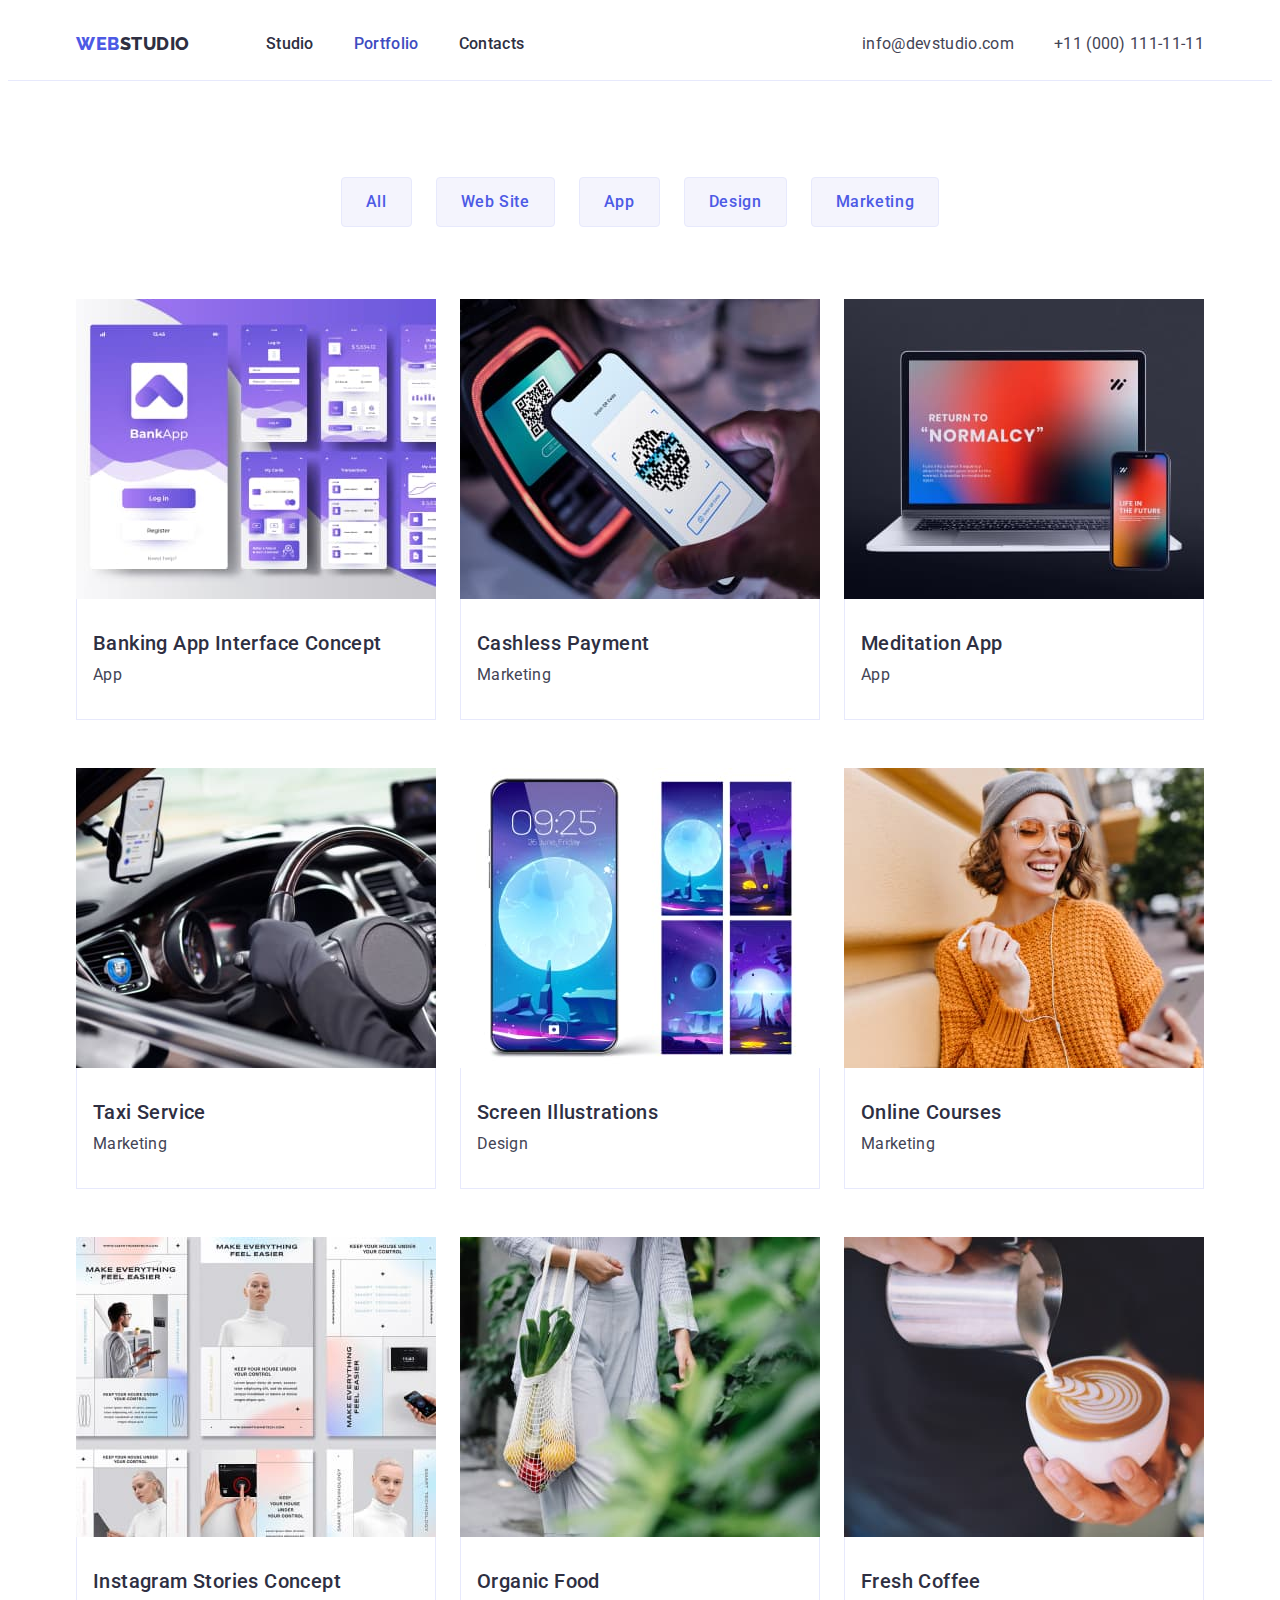
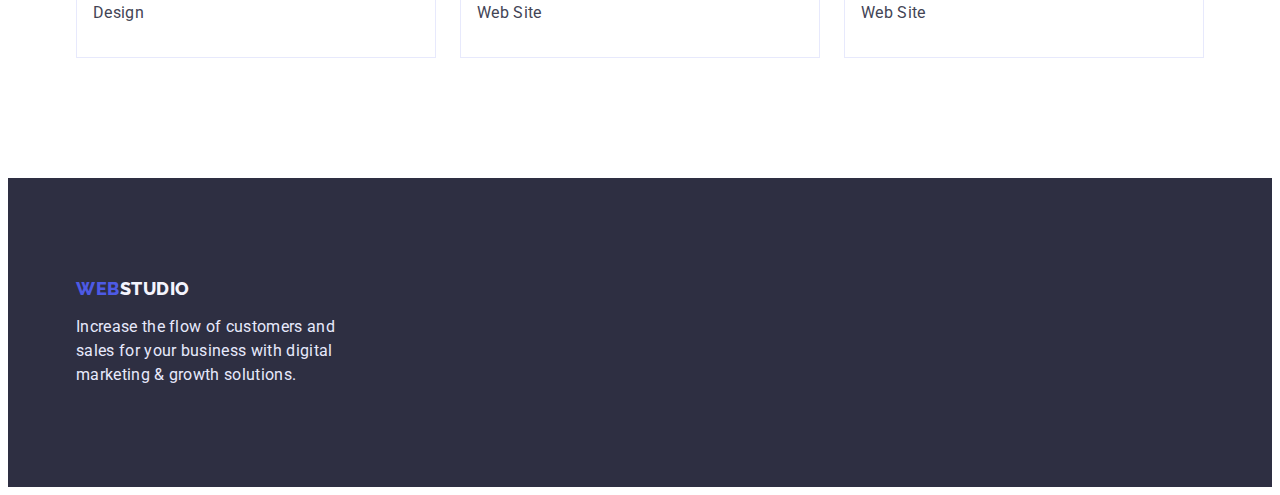
==== portfolio.html @ dfa84225 "Initial commit" ====
<!DOCTYPE html>
<html lang="en">
  <head>
    <meta charset="UTF-8" />
    <meta http-equiv="X-UA-Compatible" content="IE=edge" />
    <meta name="viewport" content="width=device-width, initial-scale=1.0" />
    <title>Portfolio</title>
    <link rel="preconnect" href="https://fonts.googleapis.com" />
    <link rel="preconnect" href="https://fonts.gstatic.com" crossorigin />
    <link
      href="https://fonts.googleapis.com/css2?family=Raleway:wght@800&family=Roboto:wght@400;500;700;900&display=swap"
      rel="stylesheet"
    />
    <link
      rel="stylesheet"
      href="https://cdnjs.cloudflare.com/ajax/libs/modern-normalize/1.1.0/modern-normalize.min.css"
      integrity="sha512-wpPYUAdjBVSE4KJnH1VR1HeZfpl1ub8YT/NKx4PuQ5NmX2tKuGu6U/JRp5y+Y8XG2tV+wKQpNHVUX03MfMFn9Q=="
      crossorigin="anonymous"
      referrerpolicy="no-referrer"
    />
    <link rel="stylesheet" href="./css/style.css" />
  </head>
  <body>
    <header class="header">
      <div class="container head-nav">
        <nav class="navigation">
          <a href="./index.html" class="navigation-logo link"
            >Web<span class="head-logo">Studio</span></a
          >
          <ul class="navigation-list list">
            <li class="navigation-item">
              <a href="./index.html" class="navigation-link link">Studio</a>
            </li>
            <li class="navigation-item">
              <a href="./portfolio.html" class="navigation-link link accent"
                >Portfolio</a
              >
            </li>
            <li class="navigation-item">
              <a href="" class="navigation-link link">Contacts</a>
            </li>
          </ul>
        </nav>
        <address class="address">
          <ul class="address-list list">
            <li class="address-item">
              <a href="mailto:info@devstudio.com" class="address-link link"
                >info@devstudio.com</a
              >
            </li>
            <li class="address-item">
              <a href="tel:+110001111111" class="address-link link"
                >+11 (000) 111-11-11</a
              >
            </li>
          </ul>
        </address>
      </div>
    </header>
    <main>
        <section class="examples">
        <div class="container">
        <h1  class="examples-title visually-hidden">examples of work</h1>
        <ul class="examples-list list">
          <li class="examples-item">
            <button type="button" class="style-btn example-btn">All</button>
          </li>
          <li class="examples-item">
            <button type="button" class="style-btn example-btn">Web Site</button>
          </li>
          <li class="examples-item">
            <button type="button" class="style-btn example-btn">App</button>
          </li>
          <li class="examples-item">
            <button type="button" class="style-btn example-btn">Design</button>
          </li>
          <li class="examples-item">
            <button type="button" class="style-btn example-btn">
              Marketing
            </button>
          </li>
        </ul>

        <ul class="examples-work-list list">
          <li class="examples-work-item">
            <a href="" class="examples-work-link link">
              <img src="./images/bank.jpg" alt="bank application" width="360" />
              <div class="in-card">
                <h2 class="examples-subtitle">
                Banking App Interface Concept
              </h2>
              <p class="examples-descr">App</p>
            </div>
            </a>
          </li>
          <li class="examples-work-item">
            <a href="" class="examples-work-link link">
              <img
                src="./images/scan.jpg"
                alt="the phone scans the QR code"
                width="360"
              />
              <div class="in-card">
                <h2 class="examples-subtitle">Cashless Payment</h2>
              <p class="examples-descr">Marketing</p>
              </div>
            </a>
          </li>
          <li class="examples-work-item">
            <a href="" class="examples-work-link link">
              <img
                src="./images/leptop-phone.jpg"
                alt="laptop and phone"
                width="360"
              />
              <div class="in-card">
                <h2 class="examples-subtitle">Meditation App</h2>
              <p class="examples-descr">App</p>
              </div>
            </a>
          </li>
          <li class="examples-work-item">
            <a href="" class="examples-work-link link">
              <img
                src="./images/car.jpg"
                alt="dashboard of the car"
                width="360"
              />
              <div class="in-card">
                <h2 class="examples-subtitle">Taxi Service</h2>
              <p class="examples-descr">Marketing</p>
              </div>
            </a>
          </li>
          <li class="examples-work-item">
            <a href="" class="examples-work-link link">
              <img
                src="./images/phonebackground.jpg"
                alt="phone background image"
                width="360"
              />
              <div class="in-card">
                <h2 class="examples-subtitle">Screen Illustrations</h2>
              <p class="examples-descr">Design</p>
              </div>
            </a>
          </li>
          <li class="examples-work-item">
            <a href="" class="examples-work-link link">
              <img
                src="./images/girl-headphone.jpg"
                alt="girl in headphones"
                width="360"
              />
              <div class="in-card">
                <h2 class="examples-subtitle">Online Courses</h2>
              <p class="examples-descr">Marketing</p>
              </div>
            </a>
          </li>
          <li class="examples-work-item">
            <a href="" class="examples-work-link link">
              <img
                src="./images/application.jpg"
                alt="application examples"
                width="360"
              />
              <div class="in-card">
                <h2 class="examples-subtitle">Instagram Stories Concept</h2>
              <p class="examples-descr">Design</p>
              </div>
            </a>
          </li>
          <li class="examples-work-item">
            <a href="" class="examples-work-link link">
              <img
                src="./images/organic.jpg"
                alt="A girl with vegetables"
                width="360"
              />
              <div class="in-card">
                <h2 class="examples-subtitle">Organic Food</h2>
              <p class="examples-descr">Web Site</p>
              </div>
            </a>
          </li>
          <li class="examples-work-item">
            <a href="" class="examples-work-link link">
              <img
                src="./images/coffee.jpg"
                alt="a man makes coffee"
                width="360"
              />
              <div class="in-card">
                <h2 class="examples-subtitle">Fresh Coffee</h2>
              <p class="examples-descr">Web Site</p>
              </div>
            </a>
          </li>
        </ul>
        </div>
      </section>
    </main>

    <footer class="footer">
      <div class="container">
        <a href="./index.html" class="navigation-logo link"
          >Web<span class="foot-logo">Studio</span></a
        >
        <p class="footer-descr">
          Increase the flow of customers and sales for your business with
          digital marketing & growth solutions.
        </p>
      </div>
    </footer>
  </body>
</html>
---- css/style.css ----
:root{
    --color-iris: #4D5AE5;
    --color-ocean: #404BBF;
    --color-navy-blue: #2E2F42;
    --color-green: #31D0AA;
    --color-slate: #434455;
    --color-light-slate: #8E8F99;
    --color-cornflower: #E7E9FC;
    --color-cloud: #F4F4FD;
    --color-white: #FFFFFF;
}
html {
    box-sizing: border-box;
}

*,
::before,
::after {
    box-sizing: inherit;
    /* outline: 1px solid teal */
}
body {
    font-family: 'Roboto', sans-serif;
    color: #434455;
}
.list{
    list-style: none;
}
.link{
    text-decoration: none;
}
h1,h2,h3,h4,h5,h6,ul,ol,p {
    margin: 0;
    padding: 0;
}
.container {
    margin: 0 auto;
    padding: 0 15px;
    width: 1158px;
}
.section{
    padding-top: 120px;
    padding-bottom: 120px;
}

img,a {
    display: block;
}
.visually-hidden {
  position: absolute;
  width: 1px;
  height: 1px;
  margin: -1px;
  border: 0;
  padding: 0;
  
  white-space: nowrap;
  clip-path: inset(100%);
  clip: rect(0 0 0 0);
  overflow: hidden;
}
/* header */
.header{
    border-bottom: 1px solid var(--color-cornflower);
    padding: 24px 0;
}
.head-nav{
    display: flex;
}
.navigation{
    display: flex;
    align-items: center;
}
.navigation-logo{
    font-family: 'Raleway', sans-serif;
    font-weight: 800;
    font-size: 18px;
    line-height: 1.17;
    color:var(--color-iris);
    letter-spacing: 0.03em;
    text-transform: uppercase;
}
.navigation .navigation-logo{
    margin-right: 76px;
}
.head-logo{
    color: var(--color-navy-blue);
    display: contents;
}
.navigation-list{
    display: flex;
}
.navigation-item:not(:last-child){
    margin-right: 40px;
} 
.navigation-link{
    color: var(--color-navy-blue);
    font-weight: 500;
    font-size: 16px;
    line-height: 1.5;
    letter-spacing: 0.02em;
}
.address{
    margin-left: auto;
}
.address-item:not(:last-child){
    margin-right: 40px;
}
.address-link{
    color: var(--color-slate);
    font-weight: 400;
    font-size: 16px;
    line-height: 1.5;
    font-style: normal;
    letter-spacing: 0.02em;
}
.address-list{
    display: flex; 
    justify-content: space-between;
}
.navigation-link:hover,
.navigation-link:focus,
.address-link:hover,
.address-link:focus{
    color: var(--color-ocean);
}
.accent{
    color: var(--color-ocean);
}
/* hero */
.hero{
    background-color: var(--color-navy-blue);
    padding: 188px 0;
    text-align: center;
}
.hero-title{
    font-weight: 700;
    font-size: 56px;
    line-height: 1.07;
    color: var(--color-white);
    letter-spacing: 0.02em;

    margin-bottom: 48px;
}
.style-btn{
    cursor: pointer;
    border: 0 none;
    border-radius: 4px;
    font-weight: 500;
    font-size: 16px;
    line-height: 1.5;
    font-family: 'Roboto', sans-serif;
    letter-spacing: 0.04em;
}
.hero-btn{
    padding: 16px 32px;
    color: var(--color-white);
    background-color: var(--color-iris);
    box-shadow: 0px 4px 4px rgba(0, 0, 0, 0.15);
}
.hero-btn:hover,
.hero-btn:focus{
    background-color: var(--color-ocean);
}
/* section 2 */
.quality{
        padding-bottom: 0;
}
.quality-list{
    display: flex;
    align-items: flex-start;
    gap: 24px;
}
.quality-item{
    flex-basis: calc((100% - 72px) / 4);
}
.quality-subtitle{
    font-weight: 500;
    font-size: 20px;
    line-height: 1.2;
    letter-spacing: 0.02em;
    color: #2E2F42;

    margin-bottom: 8px;
}
.quality-descr{
    font-size: 16px;
    color: var(--color-slate);
    letter-spacing: 0.02em;
    line-height: 1.5;
}
/* section 3 */
.work-title{
    font-weight: 700;
    font-size: 36px;
    line-height: 1.11;
    text-align: center;
    letter-spacing: 0.02em;
    text-transform: capitalize;
    color: var(--color-navy-blue);

    margin-bottom: 72px;
}
.work-list{
    display: flex;
    justify-content: space-between;
}
.work-item:not(:last-child){
    margin-right: 24px;
}

/* section 4 */
.team{
    background-color: var(--color-cloud);
}
.team-title{
    font-weight: 700;
    font-size: 36px;
    line-height: 1.11;
    text-align: center;
    letter-spacing: 0.02em;
    text-transform: capitalize;
    color: var(--color-navy-blue);

    margin-bottom: 72px;
}
.team-list{
    display: flex;
    align-items: flex-start;
}
.team-item{
    background-color: var(--color-white);
    width: 264px;
}
.team-item:not(:last-child){
    margin-right: 24px;
}
.team-item > img{
    max-width: 100%;
}
.box{
    padding: 32px 16px;
    text-align: center;
    box-shadow: 0px 1px 6px rgba(46, 47, 66, 0.08), 0px 1px 1px rgba(46, 47, 66, 0.16), 0px 2px 1px rgba(46, 47, 66, 0.08);
    border-radius: 0px 0px 4px 4px;
}
.team-subtitle{
    font-weight: 500;
    font-size: 20px;
    line-height: 1.2;
    letter-spacing: 0.02em;
    color: var(--color-navy-blue);

    margin-bottom: 8px;
}
.team-descr{
    color: var(--color-slate);
    font-size: 16px;
    line-height: 1.5;
    letter-spacing: 0.02em
}
/* footer */
.footer{
    background-color: var(--color-navy-blue);
    padding: 100px 0;
}
.footer .navigation-logo{
    display: inline-block;
    margin-bottom: 16px;
}
.footer-descr{
    color: var(--color-cornflower);
    width: 264px;
    line-height: 1.5;
    letter-spacing: 0.02em;
    color: #E7E9FC;
}
.foot-logo{
    color: var(--color-cloud);
    display: contents;
}
/* portfolio */
.examples{
    padding: 96px 0 120px 0;
}
.examples-list{
    display: flex;
    justify-content: center;
    margin-bottom: 72px;
}
.examples-item:not(:last-child){
    margin-right: 24px;
}
.example-btn{
    background-color: var(--color-cloud);
    color: var(--color-iris);
    padding: 12px 24px;
    border: 1px solid var(--color-cornflower);
}
.example-btn:hover,
.example-btn:focus{
    background-color: var(--color-ocean);
    color: var(--color-white);
    border: 1px solid var(--color-ocean);
    box-shadow: 0px 3px 1px rgba(0, 0, 0, 0.1), 0px 2px 1px rgba(0, 0, 0, 0.08), 0px 2px 2px rgba(0, 0, 0, 0.12);
}
.examples-work-list{
    display: flex;
    flex-wrap: wrap;
    row-gap: 48px;
    column-gap: 24px;
}
.examples-work-item{
    flex-basis: calc((100% - 48px) / 3);
}
.examples-subtitle{
    font-family: 'Roboto';
    font-weight: 500;
    font-size: 20px;
    line-height: 1.2;
    letter-spacing: 0.02em;
    color: var(--color-navy-blue);

    margin-bottom: 8px;
}
.examples-descr{
    color: var(--color-slate);
    font-size: 16px;
    line-height: 1.5;
    letter-spacing: 0.02em;
}.in-card{
    border-bottom: 1px solid var(--color-cornflower);
    border-left: 1px solid var(--color-cornflower);
    border-right: 1px solid var(--color-cornflower);

    padding: 32px 16px 32px 16px;
}
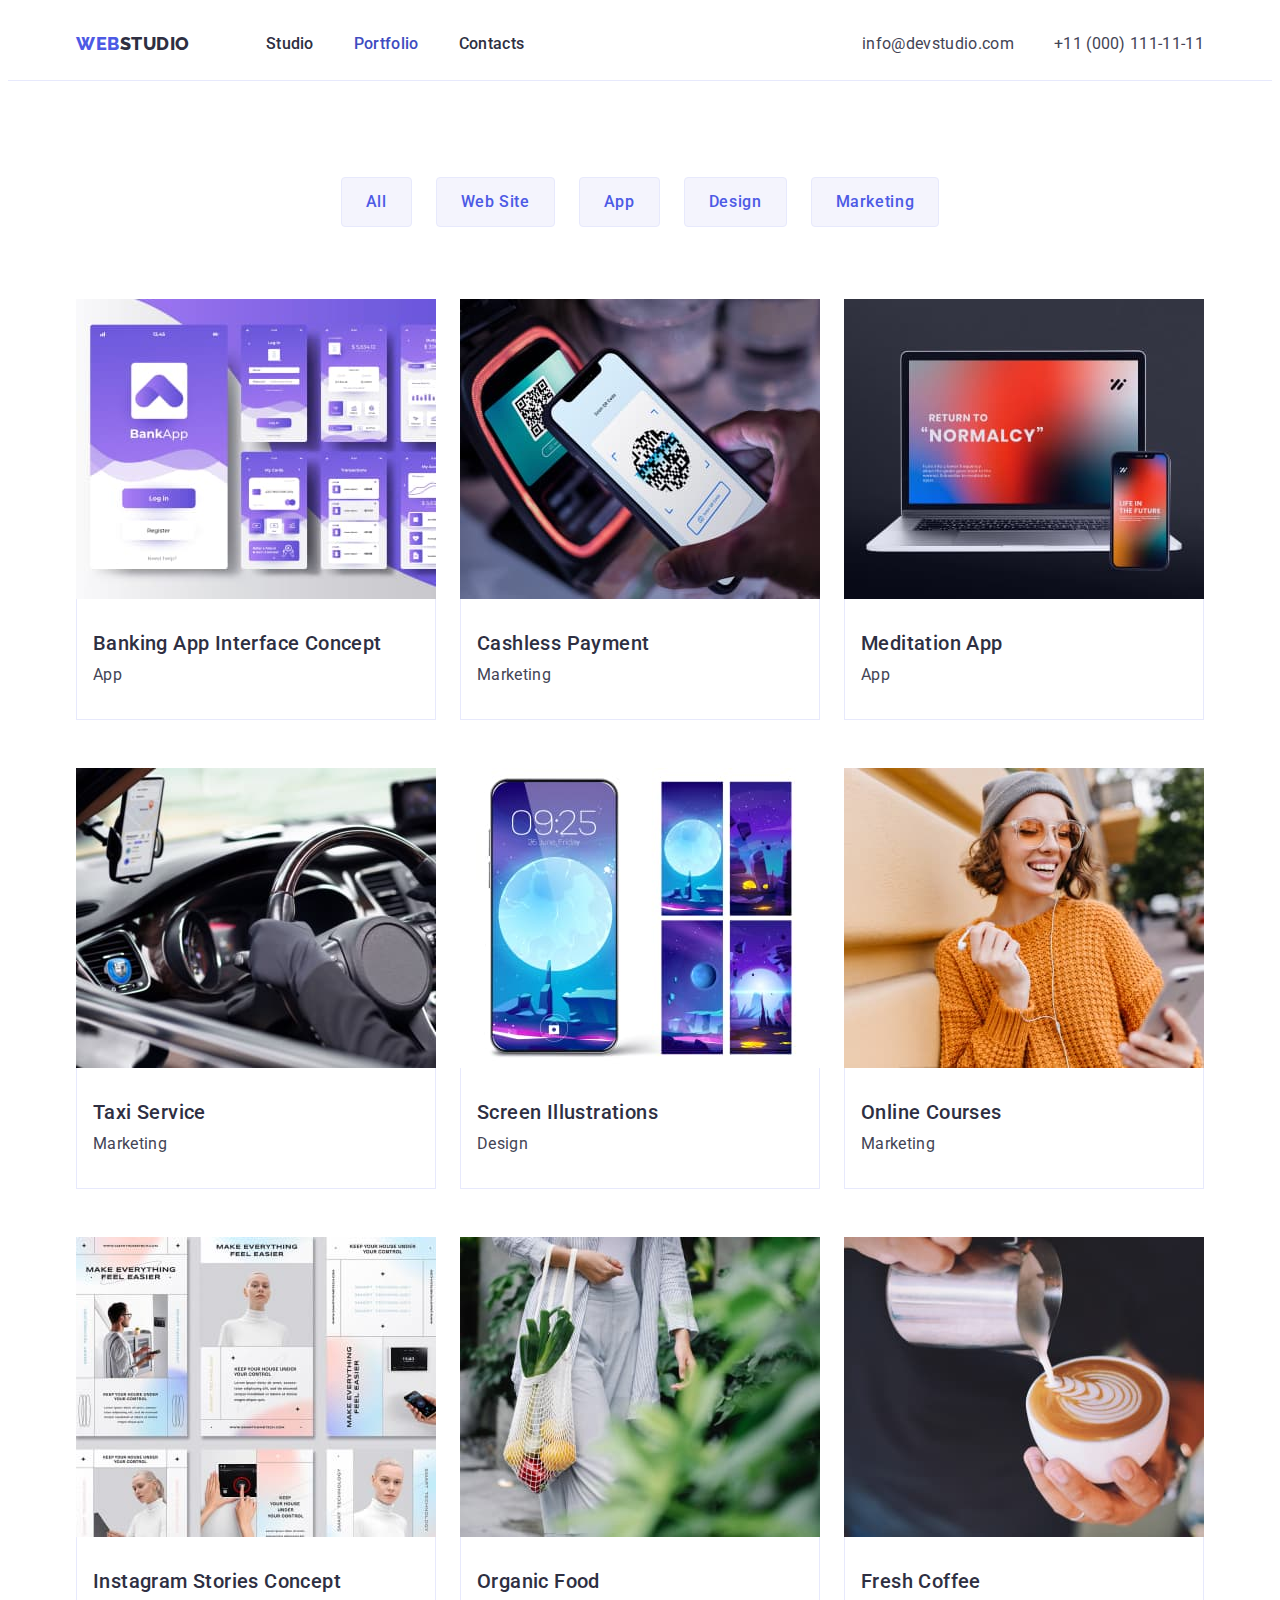
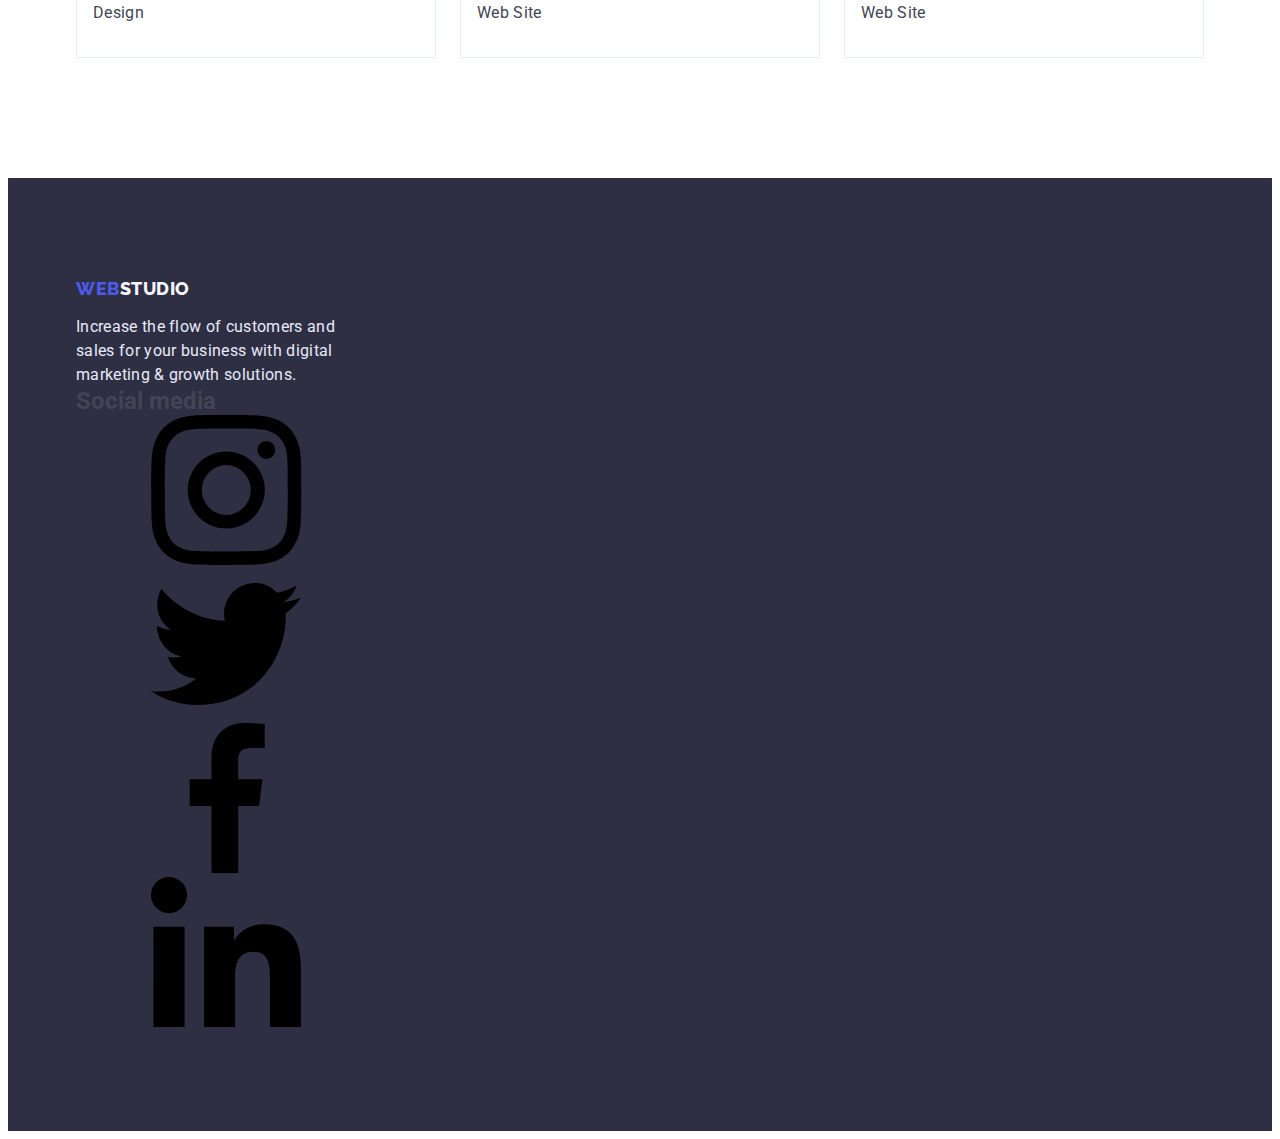
==== commit 37d3af4a: "Update portfolio.html" ====
--- a/portfolio.html
+++ b/portfolio.html
@@ -58,159 +58,202 @@
       </div>
     </header>
     <main>
-        <section class="examples">
+      <section class="examples">
         <div class="container">
-        <h1  class="examples-title visually-hidden">examples of work</h1>
-        <ul class="examples-list list">
-          <li class="examples-item">
-            <button type="button" class="style-btn example-btn">All</button>
-          </li>
-          <li class="examples-item">
-            <button type="button" class="style-btn example-btn">Web Site</button>
-          </li>
-          <li class="examples-item">
-            <button type="button" class="style-btn example-btn">App</button>
-          </li>
-          <li class="examples-item">
-            <button type="button" class="style-btn example-btn">Design</button>
-          </li>
-          <li class="examples-item">
-            <button type="button" class="style-btn example-btn">
-              Marketing
-            </button>
-          </li>
-        </ul>
+          <h1 class="examples-title visually-hidden">examples of work</h1>
+          <ul class="examples-list list">
+            <li class="examples-item">
+              <button type="button" class="style-btn example-btn">All</button>
+            </li>
+            <li class="examples-item">
+              <button type="button" class="style-btn example-btn">
+                Web Site
+              </button>
+            </li>
+            <li class="examples-item">
+              <button type="button" class="style-btn example-btn">App</button>
+            </li>
+            <li class="examples-item">
+              <button type="button" class="style-btn example-btn">
+                Design
+              </button>
+            </li>
+            <li class="examples-item">
+              <button type="button" class="style-btn example-btn">
+                Marketing
+              </button>
+            </li>
+          </ul>
 
-        <ul class="examples-work-list list">
-          <li class="examples-work-item">
-            <a href="" class="examples-work-link link">
-              <img src="./images/bank.jpg" alt="bank application" width="360" />
-              <div class="in-card">
-                <h2 class="examples-subtitle">
-                Banking App Interface Concept
-              </h2>
-              <p class="examples-descr">App</p>
-            </div>
-            </a>
-          </li>
-          <li class="examples-work-item">
-            <a href="" class="examples-work-link link">
-              <img
-                src="./images/scan.jpg"
-                alt="the phone scans the QR code"
-                width="360"
-              />
-              <div class="in-card">
-                <h2 class="examples-subtitle">Cashless Payment</h2>
-              <p class="examples-descr">Marketing</p>
-              </div>
-            </a>
-          </li>
-          <li class="examples-work-item">
-            <a href="" class="examples-work-link link">
-              <img
-                src="./images/leptop-phone.jpg"
-                alt="laptop and phone"
-                width="360"
-              />
-              <div class="in-card">
-                <h2 class="examples-subtitle">Meditation App</h2>
-              <p class="examples-descr">App</p>
-              </div>
-            </a>
-          </li>
-          <li class="examples-work-item">
-            <a href="" class="examples-work-link link">
-              <img
-                src="./images/car.jpg"
-                alt="dashboard of the car"
-                width="360"
-              />
-              <div class="in-card">
-                <h2 class="examples-subtitle">Taxi Service</h2>
-              <p class="examples-descr">Marketing</p>
-              </div>
-            </a>
-          </li>
-          <li class="examples-work-item">
-            <a href="" class="examples-work-link link">
-              <img
-                src="./images/phonebackground.jpg"
-                alt="phone background image"
-                width="360"
-              />
-              <div class="in-card">
-                <h2 class="examples-subtitle">Screen Illustrations</h2>
-              <p class="examples-descr">Design</p>
-              </div>
-            </a>
-          </li>
-          <li class="examples-work-item">
-            <a href="" class="examples-work-link link">
-              <img
-                src="./images/girl-headphone.jpg"
-                alt="girl in headphones"
-                width="360"
-              />
-              <div class="in-card">
-                <h2 class="examples-subtitle">Online Courses</h2>
-              <p class="examples-descr">Marketing</p>
-              </div>
-            </a>
-          </li>
-          <li class="examples-work-item">
-            <a href="" class="examples-work-link link">
-              <img
-                src="./images/application.jpg"
-                alt="application examples"
-                width="360"
-              />
-              <div class="in-card">
-                <h2 class="examples-subtitle">Instagram Stories Concept</h2>
-              <p class="examples-descr">Design</p>
-              </div>
-            </a>
-          </li>
-          <li class="examples-work-item">
-            <a href="" class="examples-work-link link">
-              <img
-                src="./images/organic.jpg"
-                alt="A girl with vegetables"
-                width="360"
-              />
-              <div class="in-card">
-                <h2 class="examples-subtitle">Organic Food</h2>
-              <p class="examples-descr">Web Site</p>
-              </div>
-            </a>
-          </li>
-          <li class="examples-work-item">
-            <a href="" class="examples-work-link link">
-              <img
-                src="./images/coffee.jpg"
-                alt="a man makes coffee"
-                width="360"
-              />
-              <div class="in-card">
-                <h2 class="examples-subtitle">Fresh Coffee</h2>
-              <p class="examples-descr">Web Site</p>
-              </div>
-            </a>
-          </li>
-        </ul>
+          <ul class="examples-work-list list">
+            <li class="examples-work-item">
+              <a href="" class="examples-work-link link">
+                <img
+                  src="./images/bank.jpg"
+                  alt="bank application"
+                  width="360"
+                />
+                <div class="in-card">
+                  <h2 class="examples-subtitle">
+                    Banking App Interface Concept
+                  </h2>
+                  <p class="examples-descr">App</p>
+                </div>
+              </a>
+            </li>
+            <li class="examples-work-item">
+              <a href="" class="examples-work-link link">
+                <img
+                  src="./images/scan.jpg"
+                  alt="the phone scans the QR code"
+                  width="360"
+                />
+                <div class="in-card">
+                  <h2 class="examples-subtitle">Cashless Payment</h2>
+                  <p class="examples-descr">Marketing</p>
+                </div>
+              </a>
+            </li>
+            <li class="examples-work-item">
+              <a href="" class="examples-work-link link">
+                <img
+                  src="./images/leptop-phone.jpg"
+                  alt="laptop and phone"
+                  width="360"
+                />
+                <div class="in-card">
+                  <h2 class="examples-subtitle">Meditation App</h2>
+                  <p class="examples-descr">App</p>
+                </div>
+              </a>
+            </li>
+            <li class="examples-work-item">
+              <a href="" class="examples-work-link link">
+                <img
+                  src="./images/car.jpg"
+                  alt="dashboard of the car"
+                  width="360"
+                />
+                <div class="in-card">
+                  <h2 class="examples-subtitle">Taxi Service</h2>
+                  <p class="examples-descr">Marketing</p>
+                </div>
+              </a>
+            </li>
+            <li class="examples-work-item">
+              <a href="" class="examples-work-link link">
+                <img
+                  src="./images/phonebackground.jpg"
+                  alt="phone background image"
+                  width="360"
+                />
+                <div class="in-card">
+                  <h2 class="examples-subtitle">Screen Illustrations</h2>
+                  <p class="examples-descr">Design</p>
+                </div>
+              </a>
+            </li>
+            <li class="examples-work-item">
+              <a href="" class="examples-work-link link">
+                <img
+                  src="./images/girl-headphone.jpg"
+                  alt="girl in headphones"
+                  width="360"
+                />
+                <div class="in-card">
+                  <h2 class="examples-subtitle">Online Courses</h2>
+                  <p class="examples-descr">Marketing</p>
+                </div>
+              </a>
+            </li>
+            <li class="examples-work-item">
+              <a href="" class="examples-work-link link">
+                <img
+                  src="./images/application.jpg"
+                  alt="application examples"
+                  width="360"
+                />
+                <div class="in-card">
+                  <h2 class="examples-subtitle">Instagram Stories Concept</h2>
+                  <p class="examples-descr">Design</p>
+                </div>
+              </a>
+            </li>
+            <li class="examples-work-item">
+              <a href="" class="examples-work-link link">
+                <img
+                  src="./images/organic.jpg"
+                  alt="A girl with vegetables"
+                  width="360"
+                />
+                <div class="in-card">
+                  <h2 class="examples-subtitle">Organic Food</h2>
+                  <p class="examples-descr">Web Site</p>
+                </div>
+              </a>
+            </li>
+            <li class="examples-work-item">
+              <a href="" class="examples-work-link link">
+                <img
+                  src="./images/coffee.jpg"
+                  alt="a man makes coffee"
+                  width="360"
+                />
+                <div class="in-card">
+                  <h2 class="examples-subtitle">Fresh Coffee</h2>
+                  <p class="examples-descr">Web Site</p>
+                </div>
+              </a>
+            </li>
+          </ul>
         </div>
       </section>
     </main>
 
     <footer class="footer">
       <div class="container">
-        <a href="./index.html" class="navigation-logo link"
-          >Web<span class="foot-logo">Studio</span></a
-        >
-        <p class="footer-descr">
-          Increase the flow of customers and sales for your business with
-          digital marketing & growth solutions.
-        </p>
+        <div class="main-foot-box">
+          <a href="./index.html" class="navigation-logo link"
+            >Web<span class="foot-logo">Studio</span></a
+          >
+          <p class="footer-descr">
+            Increase the flow of customers and sales for your business with
+            digital marketing & growth solutions.
+          </p>
+        </div>
+        <div class="sec-foot-box">
+          <h2>Social media</h2>
+          <ul class="footer-soc-list list">
+            <li class="footer-soc-item">
+              <a class="footer-soc-link" href="">
+                <svg class="footer-soc-icon">
+                  <use href="./images/icons.svg#icon-instagram"></use>
+                </svg>
+              </a>
+            </li>
+            <li class="footer-soc-item">
+              <a class="footer-soc-link" href="">
+                <svg class="footer-soc-icon">
+                  <use href="./images/icons.svg#icon-twitter"></use>
+                </svg>
+              </a>
+            </li>
+            <li class="footer-soc-item">
+              <a class="footer-soc-link" href="">
+                <svg class="footer-soc-icon">
+                  <use href="./images/icons.svg#icon-facebook"></use>
+                </svg>
+              </a>
+            </li>
+            <li class="footer-soc-item">
+              <a class="footer-soc-link" href="">
+                <svg class="footer-soc-icon">
+                  <use href="./images/icons.svg#icon-linkedin"></use>
+                </svg>
+              </a>
+            </li>
+          </ul>
+        </div>
       </div>
     </footer>
   </body>
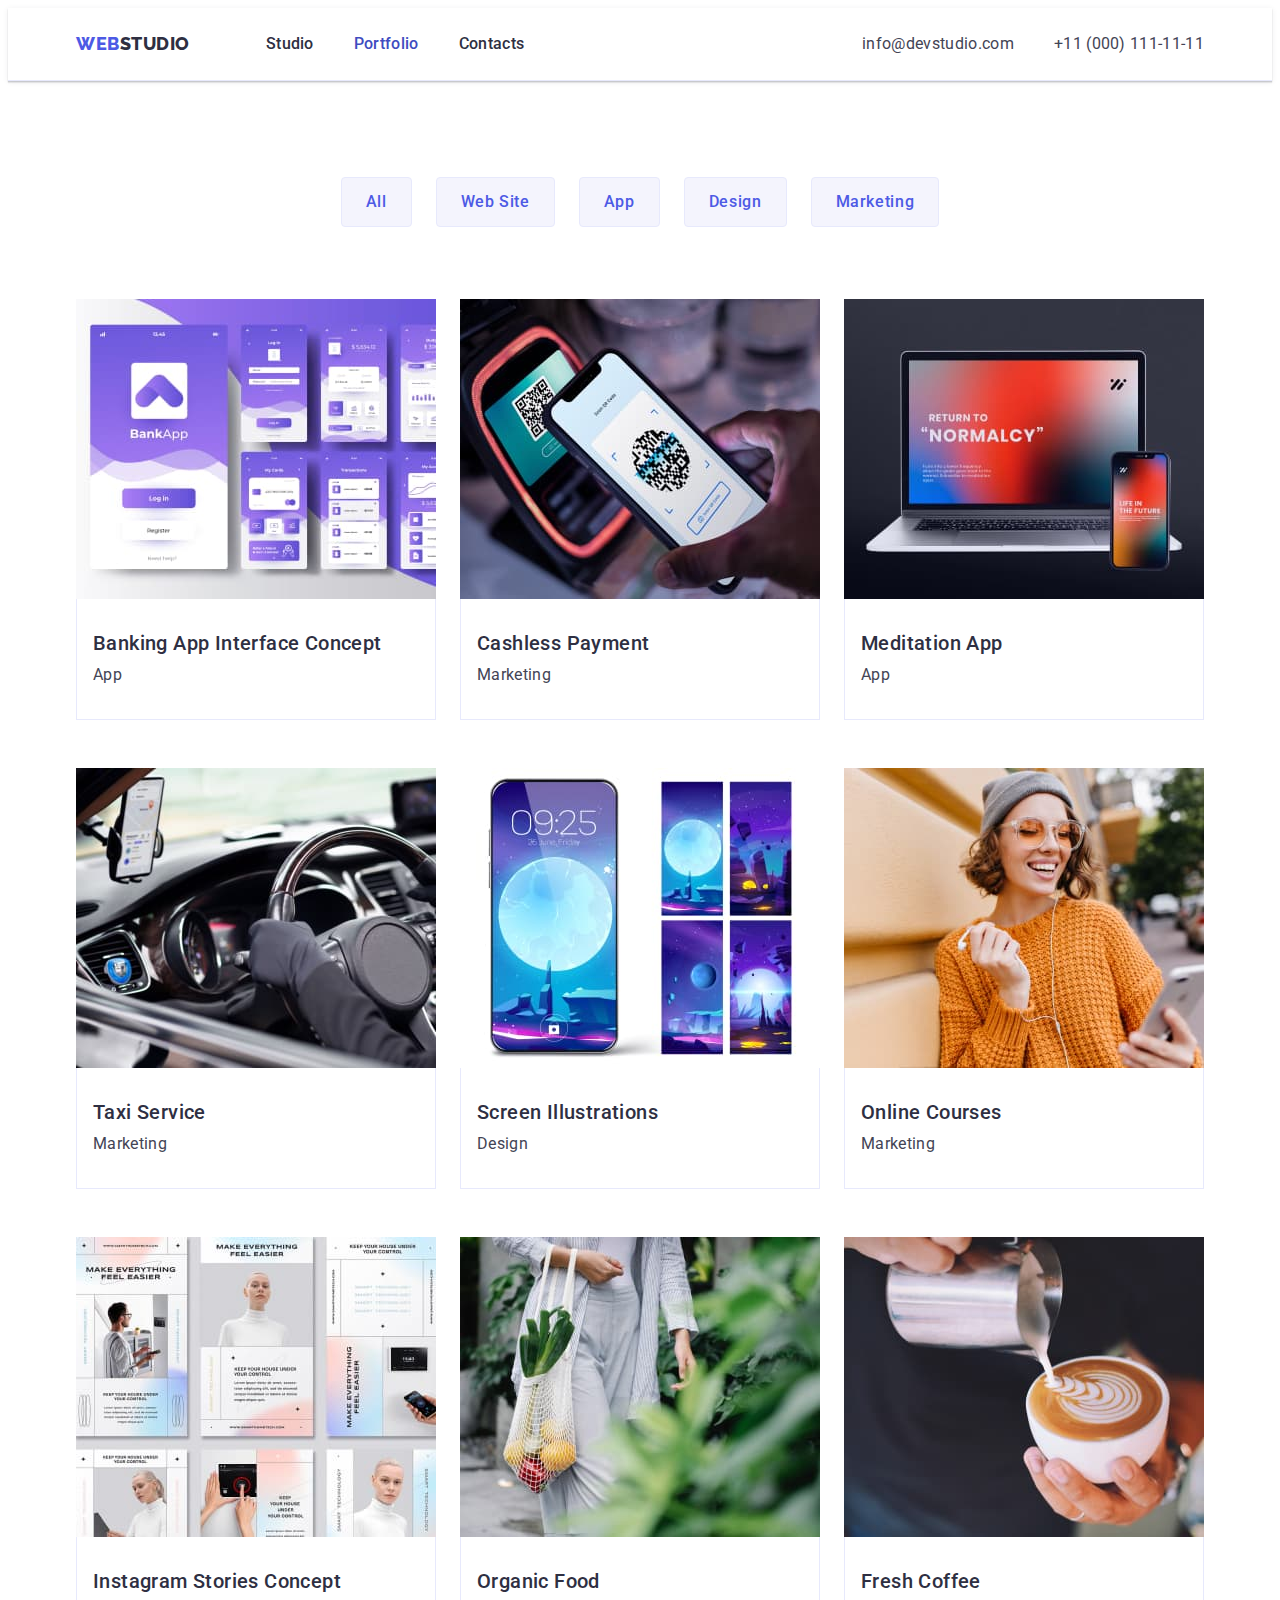
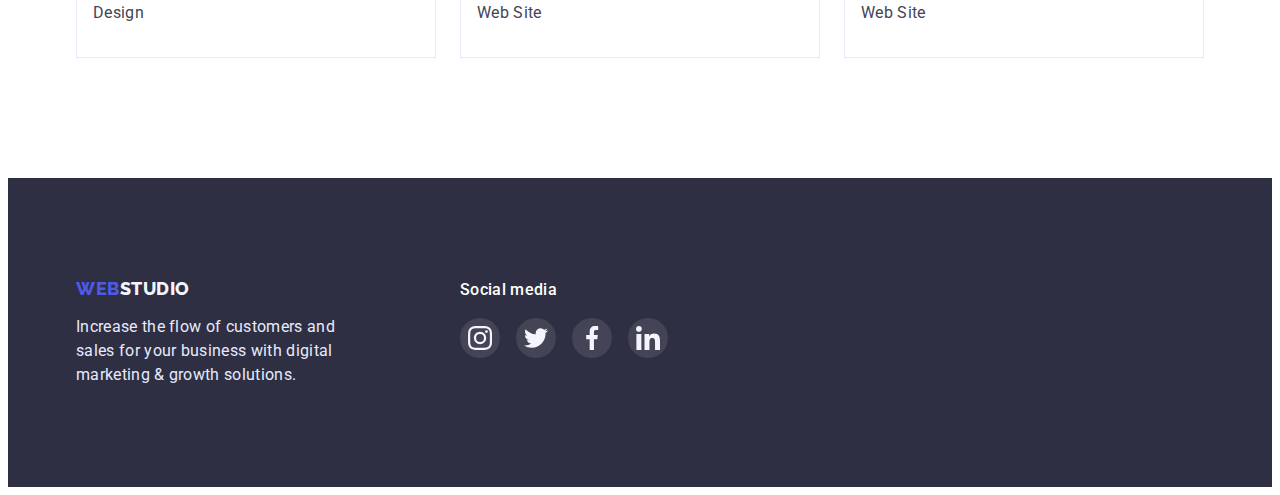
==== commit 18ad2aab: "Update portfolio.html" ====
--- a/portfolio.html
+++ b/portfolio.html
@@ -222,7 +222,7 @@
           </p>
         </div>
         <div class="sec-foot-box">
-          <h2>Social media</h2>
+          <p class="foot-title">Social media</p>
           <ul class="footer-soc-list list">
             <li class="footer-soc-item">
               <a class="footer-soc-link" href="">
--- a/css/style.css
+++ b/css/style.css
@@ -1,50 +1,59 @@
-:root{
-    --color-iris: #4D5AE5;
-    --color-ocean: #404BBF;
-    --color-navy-blue: #2E2F42;
-    --color-green: #31D0AA;
-    --color-slate: #434455;
-    --color-light-slate: #8E8F99;
-    --color-cornflower: #E7E9FC;
-    --color-cloud: #F4F4FD;
-    --color-white: #FFFFFF;
+:root {
+  --color-iris: #4d5ae5;
+  --color-ocean: #404bbf;
+  --color-navy-blue: #2e2f42;
+  --color-green: #31d0aa;
+  --color-slate: #434455;
+  --color-light-slate: #8e8f99;
+  --color-cornflower: #e7e9fc;
+  --color-cloud: #f4f4fd;
+  --color-white: #ffffff;
 }
 html {
-    box-sizing: border-box;
+  box-sizing: border-box;
 }
 
 *,
 ::before,
 ::after {
-    box-sizing: inherit;
-    /* outline: 1px solid teal */
+  box-sizing: inherit;
+  /* outline: 1px solid teal */
 }
 body {
-    font-family: 'Roboto', sans-serif;
-    color: #434455;
-}
-.list{
-    list-style: none;
-}
-.link{
-    text-decoration: none;
-}
-h1,h2,h3,h4,h5,h6,ul,ol,p {
-    margin: 0;
-    padding: 0;
+  font-family: "Roboto", sans-serif;
+  color: #434455;
+}
+.list {
+  list-style: none;
+}
+.link {
+  text-decoration: none;
+}
+h1,
+h2,
+h3,
+h4,
+h5,
+h6,
+ul,
+ol,
+p {
+  margin: 0;
+  padding: 0;
 }
 .container {
-    margin: 0 auto;
-    padding: 0 15px;
-    width: 1158px;
-}
-.section{
-    padding-top: 120px;
-    padding-bottom: 120px;
-}
-
-img,a {
-    display: block;
+  margin: 0 auto;
+  padding: 0 15px;
+  width: 1158px;
+}
+.section {
+  padding-top: 120px;
+  padding-bottom: 120px;
+}
+
+img,
+a {
+  display: block;
 }
 .visually-hidden {
   position: absolute;
@@ -53,285 +62,442 @@
   margin: -1px;
   border: 0;
   padding: 0;
-  
+
   white-space: nowrap;
   clip-path: inset(100%);
   clip: rect(0 0 0 0);
   overflow: hidden;
 }
 /* header */
-.header{
-    border-bottom: 1px solid var(--color-cornflower);
-    padding: 24px 0;
-}
-.head-nav{
-    display: flex;
-}
-.navigation{
-    display: flex;
-    align-items: center;
-}
-.navigation-logo{
-    font-family: 'Raleway', sans-serif;
-    font-weight: 800;
-    font-size: 18px;
-    line-height: 1.17;
-    color:var(--color-iris);
-    letter-spacing: 0.03em;
-    text-transform: uppercase;
-}
-.navigation .navigation-logo{
-    margin-right: 76px;
-}
-.head-logo{
-    color: var(--color-navy-blue);
-    display: contents;
-}
-.navigation-list{
-    display: flex;
-}
-.navigation-item:not(:last-child){
-    margin-right: 40px;
-} 
-.navigation-link{
-    color: var(--color-navy-blue);
-    font-weight: 500;
-    font-size: 16px;
-    line-height: 1.5;
-    letter-spacing: 0.02em;
-}
-.address{
-    margin-left: auto;
-}
-.address-item:not(:last-child){
-    margin-right: 40px;
-}
-.address-link{
-    color: var(--color-slate);
-    font-weight: 400;
-    font-size: 16px;
-    line-height: 1.5;
-    font-style: normal;
-    letter-spacing: 0.02em;
-}
-.address-list{
-    display: flex; 
-    justify-content: space-between;
+.header {
+  border-bottom: 1px solid var(--color-cornflower);
+  padding: 24px 0;
+  box-shadow: 0px 2px 1px rgba(46, 47, 66, 0.08),
+    0px 1px 1px rgba(46, 47, 66, 0.16), 0px 1px 6px rgba(46, 47, 66, 0.08);
+}
+.head-nav {
+  display: flex;
+}
+.navigation {
+  display: flex;
+  align-items: center;
+}
+.navigation-logo {
+  font-family: "Raleway", sans-serif;
+  font-weight: 800;
+  font-size: 18px;
+  line-height: 1.17;
+  color: var(--color-iris);
+  letter-spacing: 0.03em;
+  text-transform: uppercase;
+}
+.navigation .navigation-logo {
+  margin-right: 76px;
+}
+.head-logo {
+  color: var(--color-navy-blue);
+  display: contents;
+}
+.navigation-list {
+  display: flex;
+}
+.navigation-item:not(:last-child) {
+  margin-right: 40px;
+}
+.navigation-link {
+  color: var(--color-navy-blue);
+  font-weight: 500;
+  font-size: 16px;
+  line-height: 1.5;
+  letter-spacing: 0.02em;
+}
+.address {
+  margin-left: auto;
+}
+.address-item:not(:last-child) {
+  margin-right: 40px;
+}
+.address-link {
+  color: var(--color-slate);
+  font-weight: 400;
+  font-size: 16px;
+  line-height: 1.5;
+  font-style: normal;
+  letter-spacing: 0.02em;
+}
+.address-list {
+  display: flex;
+  justify-content: space-between;
 }
 .navigation-link:hover,
 .navigation-link:focus,
 .address-link:hover,
-.address-link:focus{
-    color: var(--color-ocean);
-}
-.accent{
-    color: var(--color-ocean);
+.address-link:focus {
+  color: var(--color-ocean);
+}
+.accent {
+  color: var(--color-ocean);
 }
 /* hero */
-.hero{
-    background-color: var(--color-navy-blue);
-    padding: 188px 0;
-    text-align: center;
-}
-.hero-title{
-    font-weight: 700;
-    font-size: 56px;
-    line-height: 1.07;
-    color: var(--color-white);
-    letter-spacing: 0.02em;
-
-    margin-bottom: 48px;
-}
-.style-btn{
-    cursor: pointer;
-    border: 0 none;
-    border-radius: 4px;
-    font-weight: 500;
-    font-size: 16px;
-    line-height: 1.5;
-    font-family: 'Roboto', sans-serif;
-    letter-spacing: 0.04em;
-}
-.hero-btn{
-    padding: 16px 32px;
-    color: var(--color-white);
-    background-color: var(--color-iris);
-    box-shadow: 0px 4px 4px rgba(0, 0, 0, 0.15);
+.hero {
+  padding: 188px 0;
+  text-align: center;
+  background-image: linear-gradient(
+      rgba(46, 47, 66, 0.7),
+      rgba(46, 47, 66, 0.7)
+    ),
+    url(../images/bgi-hero.jpg);
+  background-repeat: no-repeat;
+  background-size: cover;
+  background-position: center;
+  max-width: 1440px;
+  height: 600px;
+  margin: 0 auto;
+
+  background-color: var(--color-navy-blue);
+}
+.hero-title {
+  font-weight: 700;
+  font-size: 56px;
+  line-height: 1.07;
+  color: var(--color-white);
+  letter-spacing: 0.02em;
+
+  margin-bottom: 48px;
+}
+.style-btn {
+  cursor: pointer;
+  border: 0 none;
+  border-radius: 4px;
+  font-weight: 500;
+  font-size: 16px;
+  line-height: 1.5;
+  font-family: "Roboto", sans-serif;
+  letter-spacing: 0.04em;
+}
+.hero-btn {
+  padding: 16px 32px;
+  color: var(--color-white);
+  background-color: var(--color-iris);
+  box-shadow: 0px 4px 4px rgba(0, 0, 0, 0.15);
 }
 .hero-btn:hover,
-.hero-btn:focus{
-    background-color: var(--color-ocean);
+.hero-btn:focus {
+  background-color: var(--color-ocean);
 }
 /* section 2 */
-.quality{
-        padding-bottom: 0;
-}
-.quality-list{
-    display: flex;
-    align-items: flex-start;
-    gap: 24px;
-}
-.quality-item{
-    flex-basis: calc((100% - 72px) / 4);
-}
-.quality-subtitle{
-    font-weight: 500;
-    font-size: 20px;
-    line-height: 1.2;
-    letter-spacing: 0.02em;
-    color: #2E2F42;
-
-    margin-bottom: 8px;
-}
-.quality-descr{
-    font-size: 16px;
-    color: var(--color-slate);
-    letter-spacing: 0.02em;
-    line-height: 1.5;
+.quality {
+  padding-bottom: 0;
+}
+.quality-list {
+  display: flex;
+  align-items: flex-start;
+  gap: 24px;
+}
+.quality-item {
+  flex-basis: calc((100% - 72px) / 4);
+}
+.quality-box {
+  width: 264px;
+  height: 112px;
+  border-radius: 4px;
+  background-color: var(--color-cloud);
+  display: flex;
+  align-items: center;
+  justify-content: center;
+
+  margin-bottom: 8px;
+}
+.quality-icon {
+  width: 64px;
+  height: 64px;
+}
+.quality-subtitle {
+  font-weight: 500;
+  font-size: 20px;
+  line-height: 1.2;
+  letter-spacing: 0.02em;
+  color: #2e2f42;
+
+  margin-bottom: 8px;
+}
+.quality-descr {
+  font-size: 16px;
+  color: var(--color-slate);
+  letter-spacing: 0.02em;
+  line-height: 1.5;
 }
 /* section 3 */
-.work-title{
-    font-weight: 700;
-    font-size: 36px;
-    line-height: 1.11;
-    text-align: center;
-    letter-spacing: 0.02em;
-    text-transform: capitalize;
-    color: var(--color-navy-blue);
-
-    margin-bottom: 72px;
-}
-.work-list{
-    display: flex;
-    justify-content: space-between;
-}
-.work-item:not(:last-child){
-    margin-right: 24px;
+.work-title {
+  font-weight: 700;
+  font-size: 36px;
+  line-height: 1.11;
+  text-align: center;
+  letter-spacing: 0.02em;
+  text-transform: capitalize;
+  color: var(--color-navy-blue);
+
+  margin-bottom: 72px;
+}
+.work-list {
+  display: flex;
+  justify-content: space-between;
+}
+.work-item:not(:last-child) {
+  margin-right: 24px;
 }
 
 /* section 4 */
-.team{
-    background-color: var(--color-cloud);
-}
-.team-title{
-    font-weight: 700;
-    font-size: 36px;
-    line-height: 1.11;
-    text-align: center;
-    letter-spacing: 0.02em;
-    text-transform: capitalize;
-    color: var(--color-navy-blue);
-
-    margin-bottom: 72px;
-}
-.team-list{
-    display: flex;
-    align-items: flex-start;
-}
-.team-item{
-    background-color: var(--color-white);
-    width: 264px;
-}
-.team-item:not(:last-child){
-    margin-right: 24px;
-}
-.team-item > img{
-    max-width: 100%;
-}
-.box{
-    padding: 32px 16px;
-    text-align: center;
-    box-shadow: 0px 1px 6px rgba(46, 47, 66, 0.08), 0px 1px 1px rgba(46, 47, 66, 0.16), 0px 2px 1px rgba(46, 47, 66, 0.08);
-    border-radius: 0px 0px 4px 4px;
-}
-.team-subtitle{
-    font-weight: 500;
-    font-size: 20px;
-    line-height: 1.2;
-    letter-spacing: 0.02em;
-    color: var(--color-navy-blue);
-
-    margin-bottom: 8px;
-}
-.team-descr{
-    color: var(--color-slate);
-    font-size: 16px;
-    line-height: 1.5;
-    letter-spacing: 0.02em
+.team {
+  background-color: var(--color-cloud);
+}
+.team-title {
+  font-weight: 700;
+  font-size: 36px;
+  line-height: 1.11;
+  text-align: center;
+  letter-spacing: 0.02em;
+  text-transform: capitalize;
+  color: var(--color-navy-blue);
+
+  margin-bottom: 72px;
+}
+.team-list {
+  display: flex;
+  align-items: flex-start;
+}
+.team-item {
+  background-color: var(--color-white);
+  width: 264px;
+  box-shadow: 0px 1px 6px rgba(46, 47, 66, 0.08),
+    0px 1px 1px rgba(46, 47, 66, 0.16), 0px 2px 1px rgba(46, 47, 66, 0.08);
+  border-radius: 0px 0px 4px 4px;
+}
+.team-item:not(:last-child) {
+  margin-right: 24px;
+}
+.team-item > img {
+  max-width: 100%;
+}
+.box {
+  padding: 32px 16px;
+  text-align: center;
+}
+.team-subtitle {
+  font-weight: 500;
+  font-size: 20px;
+  line-height: 1.2;
+  letter-spacing: 0.02em;
+  color: var(--color-navy-blue);
+
+  margin-bottom: 8px;
+}
+.team-descr {
+  color: var(--color-slate);
+  font-size: 16px;
+  line-height: 1.5;
+  letter-spacing: 0.02em;
+
+  margin-bottom: 8px;
+}
+.team-soc-list {
+  display: flex;
+  justify-content: center;
+  gap: 24px;
+}
+.team-soc-item {
+  width: 40px;
+  height: 40px;
+}
+.team-soc-link {
+  width: 100%;
+  height: 100%;
+  border-radius: 50%;
+  background-color: var(--color-iris);
+
+  display: flex;
+  justify-content: center;
+  align-items: center;
+}
+.team-soc-icon {
+  fill: var(--color-cloud);
+  width: 16px;
+  height: 16px;
+}
+.team-soc-link:hover,
+.team-soc-link:focus {
+  background-color: var(--color-ocean);
+}
+/* section 5 */
+.customers {
+  padding-top: 130px;
+  text-align: center;
+}
+.customers-title {
+  margin-bottom: 72px;
+
+  font-size: 36px;
+  line-height: 1.11;
+  letter-spacing: 0.02em;
+  text-transform: capitalize;
+
+  color: var(--color-navy-blue);
+}
+.customers-list {
+  display: flex;
+  justify-content: center;
+  gap: 24px;
+}
+.customers-item {
+  width: 168px;
+  height: 88px;
+}
+.customers-link {
+  width: 100%;
+  height: 100%;
+
+  display: flex;
+  justify-content: center;
+  align-items: center;
+
+  border-radius: 4px;
+  border: 1px solid currentColor;
+
+  color: var(--color-light-slate);
+}
+.customers-icon {
+  width: 104px;
+  height: 56px;
+
+  fill: currentColor;
+}
+
+.customers-link:is(:hover, :focus) {
+  color: var(--color-ocean);
 }
 /* footer */
-.footer{
-    background-color: var(--color-navy-blue);
-    padding: 100px 0;
-}
-.footer .navigation-logo{
-    display: inline-block;
-    margin-bottom: 16px;
-}
-.footer-descr{
-    color: var(--color-cornflower);
-    width: 264px;
-    line-height: 1.5;
-    letter-spacing: 0.02em;
-    color: #E7E9FC;
-}
-.foot-logo{
-    color: var(--color-cloud);
-    display: contents;
+.footer {
+  background-color: var(--color-navy-blue);
+  padding: 100px 0;
+}
+.footer > .container {
+  display: flex;
+  align-items: flex-start;
+}
+.main-foot-box {
+  margin-right: 120px;
+}
+.footer .navigation-logo {
+  display: inline-block;
+  margin-bottom: 16px;
+}
+.footer-descr {
+  color: var(--color-cornflower);
+  width: 264px;
+  line-height: 1.5;
+  letter-spacing: 0.02em;
+  color: #e7e9fc;
+}
+.foot-logo {
+  color: var(--color-cloud);
+  display: contents;
+}
+.foot-title {
+  font-weight: 500;
+  font-size: 16px;
+  line-height: 1.5;
+  letter-spacing: 0.02em;
+  color: #ffffff;
+
+  margin-bottom: 16px;
+}
+.footer-soc-list {
+  display: flex;
+  justify-content: center;
+  gap: 16px;
+}
+.footer-soc-item {
+  width: 40px;
+  height: 40px;
+}
+.footer-soc-link {
+  width: 100%;
+  height: 100%;
+  border-radius: 50%;
+
+  display: flex;
+  justify-content: center;
+  align-items: center;
+
+  background-color: rgba(255, 255, 255, 0.1);
+}
+.footer-soc-icon {
+  width: 24px;
+  height: 24px;
+  fill: var(--color-cloud);
+}
+.footer-soc-link:is(:hover, :focus) {
+  background-color: var(--color-green);
 }
 /* portfolio */
-.examples{
-    padding: 96px 0 120px 0;
-}
-.examples-list{
-    display: flex;
-    justify-content: center;
-    margin-bottom: 72px;
-}
-.examples-item:not(:last-child){
-    margin-right: 24px;
-}
-.example-btn{
-    background-color: var(--color-cloud);
-    color: var(--color-iris);
-    padding: 12px 24px;
-    border: 1px solid var(--color-cornflower);
+.examples {
+  padding: 96px 0 120px 0;
+}
+.examples-list {
+  display: flex;
+  justify-content: center;
+  margin-bottom: 72px;
+}
+.examples-item:not(:last-child) {
+  margin-right: 24px;
+}
+.example-btn {
+  background-color: var(--color-cloud);
+  color: var(--color-iris);
+  padding: 12px 24px;
+  border: 1px solid var(--color-cornflower);
 }
 .example-btn:hover,
-.example-btn:focus{
-    background-color: var(--color-ocean);
-    color: var(--color-white);
-    border: 1px solid var(--color-ocean);
-    box-shadow: 0px 3px 1px rgba(0, 0, 0, 0.1), 0px 2px 1px rgba(0, 0, 0, 0.08), 0px 2px 2px rgba(0, 0, 0, 0.12);
-}
-.examples-work-list{
-    display: flex;
-    flex-wrap: wrap;
-    row-gap: 48px;
-    column-gap: 24px;
-}
-.examples-work-item{
-    flex-basis: calc((100% - 48px) / 3);
-}
-.examples-subtitle{
-    font-family: 'Roboto';
-    font-weight: 500;
-    font-size: 20px;
-    line-height: 1.2;
-    letter-spacing: 0.02em;
-    color: var(--color-navy-blue);
-
-    margin-bottom: 8px;
-}
-.examples-descr{
-    color: var(--color-slate);
-    font-size: 16px;
-    line-height: 1.5;
-    letter-spacing: 0.02em;
-}.in-card{
-    border-bottom: 1px solid var(--color-cornflower);
-    border-left: 1px solid var(--color-cornflower);
-    border-right: 1px solid var(--color-cornflower);
-
-    padding: 32px 16px 32px 16px;
-}
+.example-btn:focus {
+  background-color: var(--color-ocean);
+  color: var(--color-white);
+  border: 1px solid var(--color-ocean);
+  box-shadow: 0px 3px 1px rgba(0, 0, 0, 0.1), 0px 2px 1px rgba(0, 0, 0, 0.08),
+    0px 2px 2px rgba(0, 0, 0, 0.12);
+}
+.examples-work-list {
+  display: flex;
+  flex-wrap: wrap;
+  row-gap: 48px;
+  column-gap: 24px;
+}
+.examples-work-item {
+  flex-basis: calc((100% - 48px) / 3);
+}
+.examples-work-link:is(:hover, :focus) {
+  box-shadow: 0px 1px 6px rgba(46, 47, 66, 0.08),
+    0px 1px 1px rgba(46, 47, 66, 0.16), 0px 2px 1px rgba(46, 47, 66, 0.08);
+}
+.examples-subtitle {
+  font-family: "Roboto";
+  font-weight: 500;
+  font-size: 20px;
+  line-height: 1.2;
+  letter-spacing: 0.02em;
+  color: var(--color-navy-blue);
+
+  margin-bottom: 8px;
+}
+.examples-descr {
+  color: var(--color-slate);
+  font-size: 16px;
+  line-height: 1.5;
+  letter-spacing: 0.02em;
+}
+.in-card {
+  border-bottom: 1px solid var(--color-cornflower);
+  border-left: 1px solid var(--color-cornflower);
+  border-right: 1px solid var(--color-cornflower);
+
+  padding: 32px 16px 32px 16px;
+}
